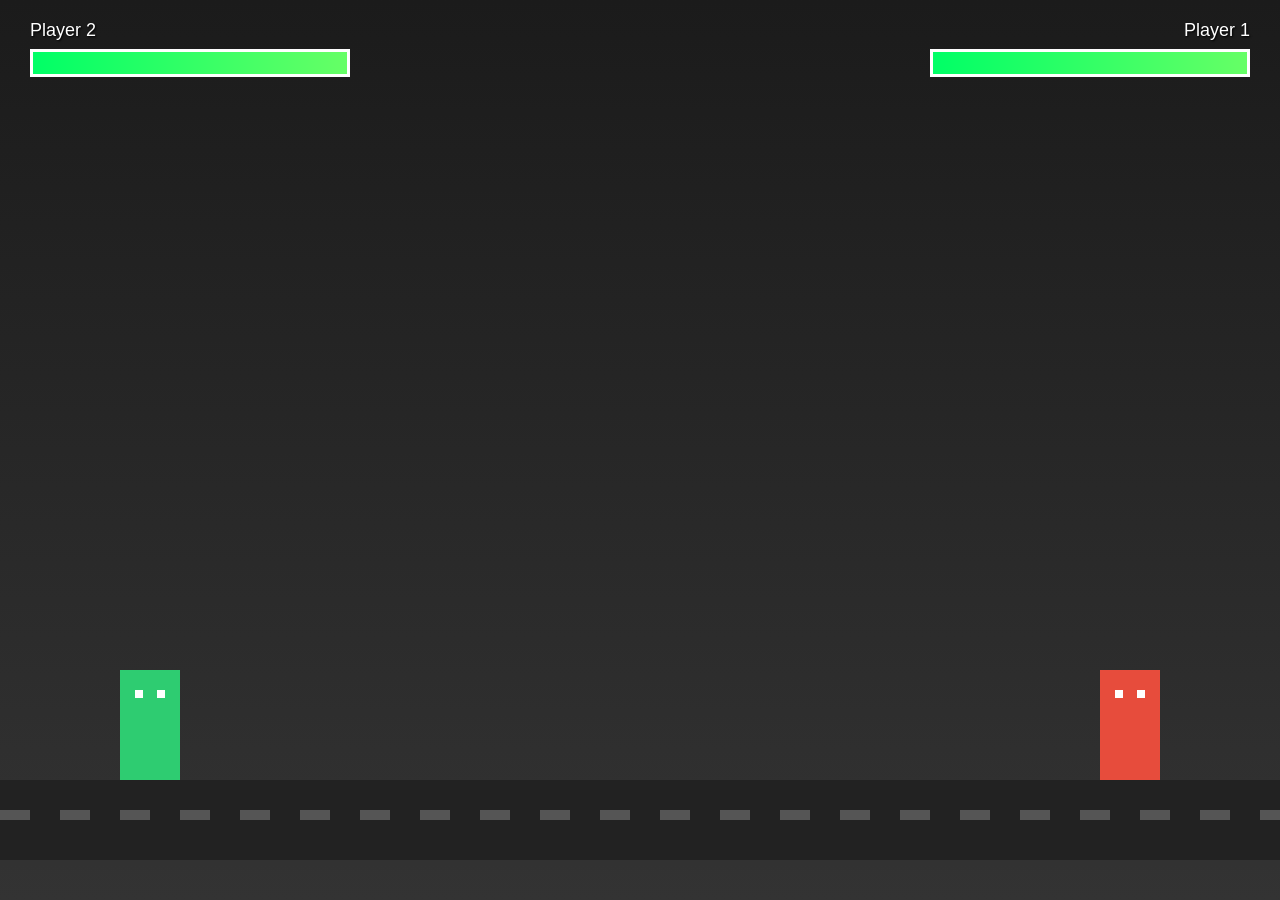
==== two_player_browser_fighter_game.html @ 9b8d8e58 "Add files via upload" ====
<!DOCTYPE html>
<html lang="en">
<head>
  <meta charset="UTF-8" />
  <meta name="viewport" content="width=device-width, initial-scale=1.0" />
  <title>2 Player Fighter</title>
  <style>
    * {
      box-sizing: border-box;
      margin: 0;
      padding: 0;
    }

    body {
      overflow: hidden;
      background: #111;
      font-family: Arial, sans-serif;
    }

    canvas {
      display: block;
      background: linear-gradient(to bottom, #1b1b1b, #333);
    }

    .ui {
      position: absolute;
      top: 20px;
      width: 100%;
      display: flex;
      justify-content: space-between;
      padding: 0 30px;
      pointer-events: none;
    }

    .health-container {
      width: 320px;
    }

    .health-label {
      color: white;
      font-size: 18px;
      margin-bottom: 8px;
      text-shadow: 1px 1px 2px black;
    }

    .health-bar {
      width: 100%;
      height: 28px;
      background: #500;
      border: 3px solid white;
      overflow: hidden;
    }

    .health-fill {
      height: 100%;
      background: linear-gradient(to right, #00ff66, #66ff66);
      transition: width 0.12s linear;
    }

    #winnerText {
      position: absolute;
      top: 50%;
      left: 50%;
      transform: translate(-50%, -50%);
      color: white;
      font-size: 56px;
      font-weight: bold;
      text-align: center;
      display: none;
      text-shadow: 3px 3px 6px black;
    }

    #winnerText small {
      display: block;
      margin-top: 12px;
      font-size: 24px;
      font-weight: normal;
    }
  </style>
</head>
<body>
  <div class="ui">
    <div class="health-container">
      <div class="health-label">Player 2</div>
      <div class="health-bar">
        <div class="health-fill" id="p2Health"></div>
      </div>
    </div>

    <div class="health-container">
      <div class="health-label" style="text-align:right;">Player 1</div>
      <div class="health-bar">
        <div class="health-fill" id="p1Health"></div>
      </div>
    </div>
  </div>

  <div id="winnerText"></div>

  <canvas id="game"></canvas>

  <script>
    const canvas = document.getElementById('game');
    const ctx = canvas.getContext('2d');

    function resize() {
      canvas.width = window.innerWidth;
      canvas.height = window.innerHeight;
      groundY = canvas.height - 120;
    }

    window.addEventListener('resize', resize);

    let groundY = 0;
    resize();

    const gravity = 0.8;
    const floorHeight = 80;

    const keys = {};
    let gameOver = false;

    class Fighter {
      constructor(options) {
        Object.assign(this, options);

        this.width = 60;
        this.height = 110;
        this.velocityX = 0;
        this.velocityY = 0;

        this.speed = 6;
        this.jumpStrength = 16;

        this.onGround = false;

        this.maxHealth = 10;
        this.health = 10;

        this.isBlocking = false;
        this.isAttacking = false;

        this.attackCooldown = 0;
        this.attackDuration = 10;

        this.freezeFrames = 0;
        this.invulnerableFrames = 0;
        this.flashTimer = 0;
      }

      get facingDirection() {
        return this.x < opponentOf(this).x ? 1 : -1;
      }

      update() {
        if (this.attackCooldown > 0) this.attackCooldown--;
        if (this.freezeFrames > 0) {
          this.freezeFrames--;
          return;
        }

        if (this.invulnerableFrames > 0) {
          this.invulnerableFrames--;
          this.flashTimer++;
        }

        this.handleMovement();

        this.x += this.velocityX;
        this.y += this.velocityY;

        this.velocityY += gravity;

        if (this.y + this.height >= groundY) {
          this.y = groundY - this.height;
          this.velocityY = 0;
          this.onGround = true;
        } else {
          this.onGround = false;
        }

        this.x = Math.max(0, Math.min(canvas.width - this.width, this.x));
      }

      handleMovement() {
        this.velocityX = 0;

        if (this.isAttacking) return;

        const left = keys[this.controls.left];
        const right = keys[this.controls.right];

        if (left) this.velocityX = -this.speed;
        if (right) this.velocityX = this.speed;

        this.isBlocking = !!keys[this.controls.block];

        if (this.isBlocking) {
          this.velocityX *= 0.3;
        }
      }

      jump() {
        if (this.onGround && !this.isBlocking && !this.isAttacking) {
          this.velocityY = -this.jumpStrength;
        }
      }

      attack() {
        if (
          this.isAttacking ||
          this.attackCooldown > 0 ||
          this.isBlocking ||
          this.freezeFrames > 0
        ) {
          return;
        }

        this.isAttacking = true;
        this.attackCooldown = 24;

        setTimeout(() => {
          this.checkHit();
        }, 80);

        setTimeout(() => {
          this.isAttacking = false;
        }, this.attackDuration * 16);
      }

      checkHit() {
        const enemy = opponentOf(this);

        const attackRange = 80;
        const dx = enemy.x - this.x;
        const facingCorrectly = Math.sign(dx) === this.facingDirection;
        const closeEnough = Math.abs(dx) < attackRange;
        const verticalHit = Math.abs(enemy.y - this.y) < 90;

        if (
          facingCorrectly &&
          closeEnough &&
          verticalHit &&
          enemy.invulnerableFrames <= 0
        ) {
          if (!enemy.isBlocking) {
            enemy.takeHit();
          }
        }
      }

      takeHit() {
        this.health = Math.max(0, this.health - 1);
        this.freezeFrames = 18;
        this.invulnerableFrames = 30;
        this.flashTimer = 0;

        updateHealthBars();

        if (this.health <= 0) {
          endGame(opponentOf(this));
        }
      }

      draw() {
        const flashing =
          this.invulnerableFrames > 0 &&
          Math.floor(this.flashTimer / 3) % 2 === 0;

        if (flashing) return;

        ctx.save();

        if (this.isBlocking) {
          ctx.fillStyle = '#3498db';
        } else if (this.isAttacking) {
          ctx.fillStyle = '#f1c40f';
        } else {
          ctx.fillStyle = this.color;
        }

        ctx.fillRect(this.x, this.y, this.width, this.height);

        ctx.fillStyle = 'white';
        ctx.fillRect(this.x + 15, this.y + 20, 8, 8);
        ctx.fillRect(this.x + 37, this.y + 20, 8, 8);

        if (this.isAttacking) {
          ctx.fillStyle = '#ff5555';
          const armX = this.facingDirection === 1
            ? this.x + this.width
            : this.x - 20;

          ctx.fillRect(armX, this.y + 35, 20, 10);
        }

        if (this.isBlocking) {
          ctx.strokeStyle = '#9be7ff';
          ctx.lineWidth = 5;

          const shieldX = this.facingDirection === 1
            ? this.x + this.width + 8
            : this.x - 18;

          ctx.beginPath();
          ctx.arc(shieldX, this.y + 50, 18, 0, Math.PI * 2);
          ctx.stroke();
        }

        ctx.restore();
      }
    }

    const player1 = new Fighter({
      x: canvas.width - 180,
      y: groundY - 110,
      color: '#e74c3c',
      controls: {
        left: 'ArrowLeft',
        right: 'ArrowRight',
        jump: 'ArrowUp',
        block: 'ArrowDown',
        attack: 'Shift'
      }
    });

    const player2 = new Fighter({
      x: 120,
      y: groundY - 110,
      color: '#2ecc71',
      controls: {
        left: 'a',
        right: 'd',
        jump: 'w',
        block: 's',
        attack: 't'
      }
    });

    function opponentOf(player) {
      return player === player1 ? player2 : player1;
    }

    function updateHealthBars() {
      document.getElementById('p1Health').style.width = `${player1.health * 10}%`;
      document.getElementById('p2Health').style.width = `${player2.health * 10}%`;
    }

    updateHealthBars();

    function endGame(winner) {
      gameOver = true;

      const winnerText = document.getElementById('winnerText');
      winnerText.style.display = 'block';
      winnerText.innerHTML = `
        ${winner === player1 ? 'Player 1' : 'Player 2'} Wins!
        <small>Refresh the page to play again</small>
      `;
    }

    window.addEventListener('keydown', (e) => {
      keys[e.key] = true;

      if (gameOver) return;

      if (e.key === player1.controls.jump) {
        player1.jump();
      }

      if (e.key === player2.controls.jump) {
        player2.jump();
      }

      if (e.key === player1.controls.attack) {
        player1.attack();
      }

      if (e.key === player2.controls.attack) {
        player2.attack();
      }
    });

    window.addEventListener('keyup', (e) => {
      keys[e.key] = false;
    });

    function drawBackground() {
      ctx.fillStyle = '#222';
      ctx.fillRect(0, groundY, canvas.width, floorHeight);

      ctx.fillStyle = '#555';

      for (let i = 0; i < canvas.width; i += 60) {
        ctx.fillRect(i, groundY + 30, 30, 10);
      }
    }

    function gameLoop() {
      ctx.clearRect(0, 0, canvas.width, canvas.height);

      drawBackground();

      player1.update();
      player2.update();

      player1.draw();
      player2.draw();

      requestAnimationFrame(gameLoop);
    }

    gameLoop();
  </script>
</body>
</html>
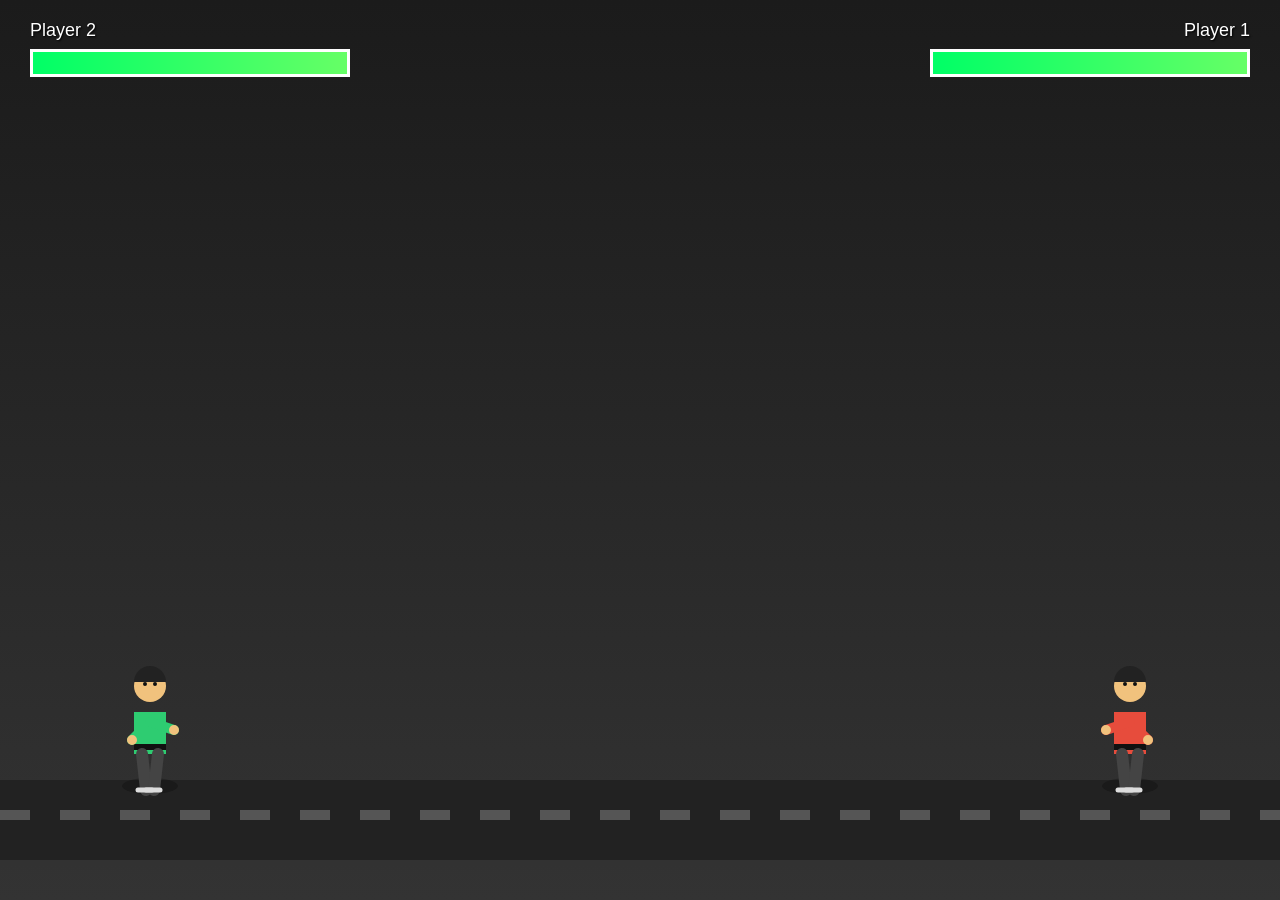
==== commit fe2234df: "restructure" ====
--- a/two_player_browser_fighter_game.html
+++ b/two_player_browser_fighter_game.html
@@ -271,39 +271,131 @@
 
         ctx.save();
 
+        const centerX = this.x + this.width / 2;
+        const headY = this.y + 16;
+        const bodyY = this.y + 42;
+
+        let bodyColor = this.color;
+
         if (this.isBlocking) {
-          ctx.fillStyle = '#3498db';
-        } else if (this.isAttacking) {
-          ctx.fillStyle = '#f1c40f';
-        } else {
-          ctx.fillStyle = this.color;
-        }
-
-        ctx.fillRect(this.x, this.y, this.width, this.height);
-
-        ctx.fillStyle = 'white';
-        ctx.fillRect(this.x + 15, this.y + 20, 8, 8);
-        ctx.fillRect(this.x + 37, this.y + 20, 8, 8);
+          bodyColor = '#3498db';
+        }
 
         if (this.isAttacking) {
-          ctx.fillStyle = '#ff5555';
-          const armX = this.facingDirection === 1
-            ? this.x + this.width
-            : this.x - 20;
-
-          ctx.fillRect(armX, this.y + 35, 20, 10);
-        }
-
+          bodyColor = '#f1c40f';
+        }
+
+        // Shadow
+        ctx.fillStyle = 'rgba(0,0,0,0.25)';
+        ctx.beginPath();
+        ctx.ellipse(centerX, groundY + 6, 28, 8, 0, 0, Math.PI * 2);
+        ctx.fill();
+
+        // Head
+        ctx.fillStyle = '#f1c27d';
+        ctx.beginPath();
+        ctx.arc(centerX, headY, 16, 0, Math.PI * 2);
+        ctx.fill();
+
+        // Hair
+        ctx.fillStyle = '#222';
+        ctx.beginPath();
+        ctx.arc(centerX, headY - 4, 16, Math.PI, Math.PI * 2);
+        ctx.fill();
+
+        // Eyes
+        ctx.fillStyle = '#111';
+        ctx.beginPath();
+        ctx.arc(centerX - 5, headY - 2, 2, 0, Math.PI * 2);
+        ctx.arc(centerX + 5, headY - 2, 2, 0, Math.PI * 2);
+        ctx.fill();
+
+        // Torso
+        ctx.fillStyle = bodyColor;
+        ctx.fillRect(centerX - 16, bodyY, 32, 42);
+
+        // Belt
+        ctx.fillStyle = '#111';
+        ctx.fillRect(centerX - 16, bodyY + 32, 32, 6);
+
+        // Arms
+        ctx.strokeStyle = bodyColor;
+        ctx.lineWidth = 10;
+        ctx.lineCap = 'round';
+
+        const attackExtend = this.isAttacking ? 26 : 0;
+        const frontArmX = centerX + (this.facingDirection * (24 + attackExtend));
+        const backArmX = centerX - (this.facingDirection * 18);
+
+        // Back arm
+        ctx.beginPath();
+        ctx.moveTo(centerX, bodyY + 10);
+        ctx.lineTo(backArmX, bodyY + 28);
+        ctx.stroke();
+
+        // Front arm
+        ctx.beginPath();
+        ctx.moveTo(centerX, bodyY + 10);
+        ctx.lineTo(frontArmX, bodyY + 18);
+        ctx.stroke();
+
+        // Hands
+        ctx.fillStyle = '#f1c27d';
+        ctx.beginPath();
+        ctx.arc(frontArmX, bodyY + 18, 5, 0, Math.PI * 2);
+        ctx.arc(backArmX, bodyY + 28, 5, 0, Math.PI * 2);
+        ctx.fill();
+
+        // Legs
+        ctx.strokeStyle = '#444';
+        ctx.lineWidth = 12;
+
+        const legSpread = Math.abs(this.velocityX) > 0 ? 10 : 4;
+
+        ctx.beginPath();
+        ctx.moveTo(centerX - 8, bodyY + 42);
+        ctx.lineTo(centerX - legSpread, bodyY + 78);
+        ctx.stroke();
+
+        ctx.beginPath();
+        ctx.moveTo(centerX + 8, bodyY + 42);
+        ctx.lineTo(centerX + legSpread, bodyY + 78);
+        ctx.stroke();
+
+        // Feet
+        ctx.strokeStyle = '#ddd';
+        ctx.lineWidth = 5;
+
+        ctx.beginPath();
+        ctx.moveTo(centerX - legSpread - 8, bodyY + 78);
+        ctx.lineTo(centerX - legSpread + 6, bodyY + 78);
+        ctx.stroke();
+
+        ctx.beginPath();
+        ctx.moveTo(centerX + legSpread - 8, bodyY + 78);
+        ctx.lineTo(centerX + legSpread + 6, bodyY + 78);
+        ctx.stroke();
+
+        // Attack effect
+        if (this.isAttacking) {
+          ctx.strokeStyle = '#ff5555';
+          ctx.lineWidth = 4;
+          ctx.beginPath();
+          ctx.arc(frontArmX, bodyY + 18, 14, 0, Math.PI * 1.5);
+          ctx.stroke();
+        }
+
+        // Blocking shield
         if (this.isBlocking) {
+          const shieldX = centerX + this.facingDirection * 34;
+
+          ctx.fillStyle = 'rgba(120,220,255,0.35)';
+          ctx.beginPath();
+          ctx.arc(shieldX, bodyY + 16, 18, 0, Math.PI * 2);
+          ctx.fill();
+
           ctx.strokeStyle = '#9be7ff';
-          ctx.lineWidth = 5;
-
-          const shieldX = this.facingDirection === 1
-            ? this.x + this.width + 8
-            : this.x - 18;
-
-          ctx.beginPath();
-          ctx.arc(shieldX, this.y + 50, 18, 0, Math.PI * 2);
+          ctx.lineWidth = 3;
           ctx.stroke();
         }
 
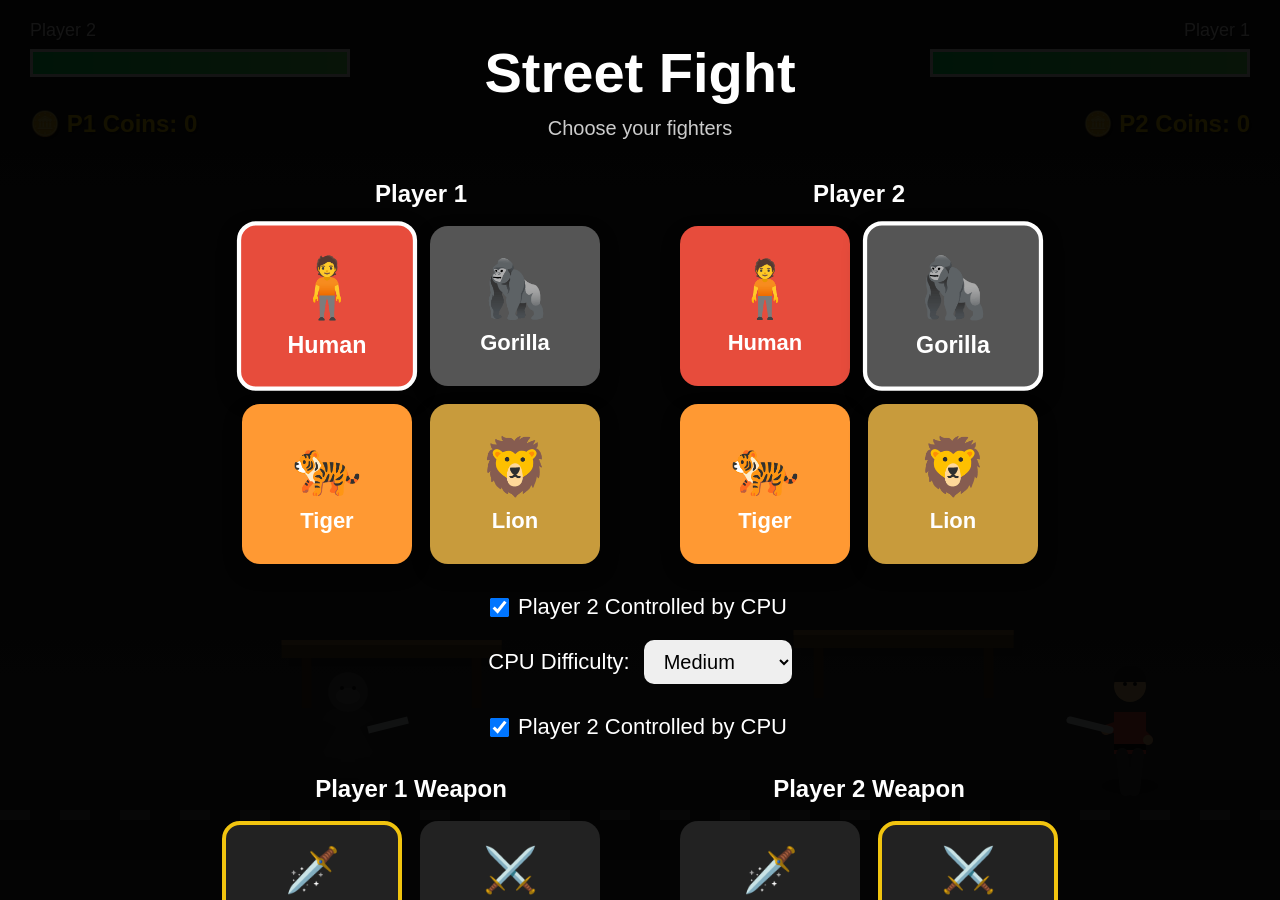
==== commit 95671ae2: "Update original game file" ====
--- a/two_player_browser_fighter_game.html
+++ b/two_player_browser_fighter_game.html
@@ -12,7 +12,8 @@
     }
 
     body {
-      overflow: hidden;
+      overflow-x: hidden;
+      overflow-y: auto;
       background: #111;
       font-family: Arial, sans-serif;
     }
@@ -80,6 +81,13 @@
 </head>
 <body>
   <div class="ui">
+    <div style="position:absolute; top:90px; left:30px; color:gold; font-size:24px; font-weight:bold; text-shadow:2px 2px 4px black;">
+      🪙 P1 Coins: <span id="p1Coins">0</span>
+    </div>
+
+    <div style="position:absolute; top:90px; right:30px; color:gold; font-size:24px; font-weight:bold; text-shadow:2px 2px 4px black; text-align:right;">
+      🪙 P2 Coins: <span id="p2Coins">0</span>
+    </div>
     <div class="health-container">
       <div class="health-label">Player 2</div>
       <div class="health-bar">
@@ -97,6 +105,59 @@
 
   <div id="winnerText"></div>
 
+  <div id="menuScreen" style="position:absolute; inset:0; background:rgba(0,0,0,0.92); display:flex; flex-direction:column; align-items:center; justify-content:flex-start; color:white; z-index:10; overflow-y:auto; padding:40px 20px 120px 20px;">
+    <h1 style="font-size:56px; margin-bottom:12px;">Street Fight</h1>
+    <p style="margin-bottom:40px; font-size:20px; opacity:0.8;">Choose your fighters</p>
+
+    <div style="display:flex; gap:80px; flex-wrap:wrap; justify-content:center;">
+      <div>
+        <h2 style="margin-bottom:18px; text-align:center;">Player 1</h2>
+        <div id="p1Select" style="display:grid; grid-template-columns:repeat(2, 170px); gap:18px;"></div>
+      </div>
+
+      <div>
+        <h2 style="margin-bottom:18px; text-align:center;">Player 2</h2>
+        <div id="p2Select" style="display:grid; grid-template-columns:repeat(2, 170px); gap:18px;"></div>
+      </div>
+    </div>
+
+    <label style="margin-top:30px; font-size:22px; display:flex; align-items:center; gap:12px;">
+      <input type="checkbox" id="cpuToggle" checked style="transform:scale(1.5);">
+      Player 2 Controlled by CPU
+    </label>
+
+    <div style="margin-top:20px; display:flex; align-items:center; gap:14px; font-size:22px;">
+      <span>CPU Difficulty:</span>
+      <select id="difficultySelect" style="padding:10px 16px; border-radius:10px; font-size:20px; border:none;">
+        <option value="easy">Easy</option>
+        <option value="medium" selected>Medium</option>
+        <option value="hard">Hard</option>
+        <option value="extra">Extra Hard</option>
+      </select>
+    </div>
+
+    <label style="margin-top:30px; font-size:22px; display:flex; align-items:center; gap:12px;">
+      <input type="checkbox" id="cpuToggle" checked style="transform:scale(1.5);">
+      Player 2 Controlled by CPU
+    </label>
+
+    <div style="display:flex; gap:80px; margin-top:35px; flex-wrap:wrap; justify-content:center;">
+      <div>
+        <h2 style="margin-bottom:18px; text-align:center;">Player 1 Weapon</h2>
+        <div id="p1WeaponSelect" style="display:grid; grid-template-columns:repeat(2, 180px); gap:18px;"></div>
+      </div>
+
+      <div>
+        <h2 style="margin-bottom:18px; text-align:center;">Player 2 Weapon</h2>
+        <div id="p2WeaponSelect" style="display:grid; grid-template-columns:repeat(2, 180px); gap:18px;"></div>
+      </div>
+    </div>
+
+    <button id="startButton" style="margin-top:45px; padding:16px 40px; font-size:24px; border:none; border-radius:12px; background:#f1c40f; cursor:pointer; font-weight:bold;">
+      Start Fight
+    </button>
+  </div>
+
   <canvas id="game"></canvas>
 
   <script>
@@ -115,27 +176,248 @@
     resize();
 
     const gravity = 0.8;
+
+    const characterTypes = {
+      human: {
+        name: 'Human',
+        color: '#e74c3c',
+        headColor: '#f1c27d',
+        hair: '#222',
+        animal: false,
+        maxHealth: 15,
+        speed: 8
+      },
+      gorilla: {
+        name: 'Gorilla',
+        color: '#555',
+        headColor: '#444',
+        hair: '#222',
+        animal: true,
+        maxHealth: 50,
+        speed: 2
+      },
+      tiger: {
+        name: 'Tiger',
+        color: '#ff9933',
+        headColor: '#ff9933',
+        hair: '#111',
+        animal: true,
+        maxHealth: 30,
+        speed: 6
+      },
+      lion: {
+        name: 'Lion',
+        color: '#c89b3c',
+        headColor: '#d9b15f',
+        hair: '#5a3b11',
+        animal: true,
+        maxHealth: 40,
+        speed: 4
+      }
+    };
     const floorHeight = 80;
+
+    const platforms = [
+      {
+        x: () => canvas.width * 0.22,
+        y: () => groundY - 140,
+        width: 220,
+        height: 18
+      },
+      {
+        x: () => canvas.width * 0.62,
+        y: () => groundY - 150,
+        width: 220,
+        height: 18
+      }
+    ];
 
     const keys = {};
     let gameOver = false;
+    let cpuEnabled = true;
+    let cpuDifficulty = 'medium';
+
+    let selectedP1 = 'human';
+    let selectedP2 = 'gorilla';
+    let selectedWeapon1 = 'sword';
+    let selectedWeapon2 = 'katana';
+
+    const weapons = {
+      sword: {
+        name: 'Classic Sword',
+        damage: 5,
+        range: 80,
+        color: '#dfe6e9',
+        heal: false
+      },
+      katana: {
+        name: 'Katana',
+        damage: 2.5,
+        range: 160,
+        color: '#c7ecee',
+        heal: false
+      },
+      knife: {
+        name: 'Knife',
+        damage: 10,
+        range: 40,
+        color: '#b2bec3',
+        heal: false
+      },
+      shot: {
+        name: 'Shot',
+        damage: 1,
+        range: 80,
+        color: '#2ecc71',
+        heal: true
+      }
+    };
+
+    function createCharacterMenus() {
+      const p1 = document.getElementById('p1Select');
+      const p2 = document.getElementById('p2Select');
+
+      Object.entries(characterTypes).forEach(([key, character]) => {
+        const makeCard = (player, selectedRef) => {
+          const card = document.createElement('button');
+          card.style.cssText = `
+            background:${character.color};
+            border:4px solid transparent;
+            border-radius:18px;
+            height:160px;
+            color:white;
+            font-size:22px;
+            font-weight:bold;
+            cursor:pointer;
+            box-shadow:0 8px 18px rgba(0,0,0,0.35);
+          `;
+
+          card.innerHTML = `
+            <div style="font-size:56px; margin-bottom:8px;">
+              ${key === 'human' ? '🧍' : key === 'gorilla' ? '🦍' : key === 'tiger' ? '🐅' : '🦁'}
+            </div>
+            ${character.name}
+          `;
+
+          card.onclick = () => {
+            if (player === 1) {
+              selectedP1 = key;
+              refreshSelections();
+            } else {
+              selectedP2 = key;
+              refreshSelections();
+            }
+          };
+
+          card.dataset.player = player;
+          card.dataset.character = key;
+
+          return card;
+        };
+
+        p1.appendChild(makeCard(1));
+        p2.appendChild(makeCard(2));
+      });
+
+      refreshSelections();
+    }
+
+    function refreshSelections() {
+      document.querySelectorAll('#p1Select button').forEach(btn => {
+        btn.style.borderColor = btn.dataset.character === selectedP1 ? 'white' : 'transparent';
+        btn.style.transform = btn.dataset.character === selectedP1 ? 'scale(1.06)' : 'scale(1)';
+      });
+
+      document.querySelectorAll('#p2Select button').forEach(btn => {
+        btn.style.borderColor = btn.dataset.character === selectedP2 ? 'white' : 'transparent';
+        btn.style.transform = btn.dataset.character === selectedP2 ? 'scale(1.06)' : 'scale(1)';
+      });
+    }
+
+    createCharacterMenus();
+
+    function createWeaponMenus() {
+      const p1 = document.getElementById('p1WeaponSelect');
+      const p2 = document.getElementById('p2WeaponSelect');
+
+      Object.entries(weapons).forEach(([key, weapon]) => {
+        const createBtn = (player) => {
+          const btn = document.createElement('button');
+          btn.style.cssText = `
+            background:#222;
+            color:white;
+            border:4px solid transparent;
+            border-radius:18px;
+            padding:18px;
+            font-size:18px;
+            cursor:pointer;
+            min-height:150px;
+          `;
+
+          btn.innerHTML = `
+            <div style="font-size:44px; margin-bottom:10px;">
+              ${key === 'sword' ? '🗡️' : key === 'katana' ? '⚔️' : key === 'knife' ? '🔪' : '💉'}
+            </div>
+            <div style="font-weight:bold; margin-bottom:6px;">${weapon.name}</div>
+            <div style="font-size:14px; opacity:0.8;">
+              ${weapon.heal ? 'Heal + fists' : weapon.damage + ' damage'}
+            </div>
+          `;
+
+          btn.onclick = () => {
+            if (player === 1) {
+              selectedWeapon1 = key;
+            } else {
+              selectedWeapon2 = key;
+            }
+            refreshWeaponSelections();
+          };
+
+          btn.dataset.player = player;
+          btn.dataset.weapon = key;
+
+          return btn;
+        };
+
+        p1.appendChild(createBtn(1));
+        p2.appendChild(createBtn(2));
+      });
+
+      refreshWeaponSelections();
+    }
+
+    function refreshWeaponSelections() {
+      document.querySelectorAll('#p1WeaponSelect button').forEach(btn => {
+        btn.style.borderColor = btn.dataset.weapon === selectedWeapon1 ? '#f1c40f' : 'transparent';
+      });
+
+      document.querySelectorAll('#p2WeaponSelect button').forEach(btn => {
+        btn.style.borderColor = btn.dataset.weapon === selectedWeapon2 ? '#f1c40f' : 'transparent';
+      });
+    }
+
+    createWeaponMenus();
 
     class Fighter {
       constructor(options) {
         Object.assign(this, options);
+
+        this.characterType = this.characterType || 'human';
+        this.character = characterTypes[this.characterType] || characterTypes.human;
+        this.color = this.character.color;
 
         this.width = 60;
         this.height = 110;
         this.velocityX = 0;
         this.velocityY = 0;
 
-        this.speed = 6;
+        this.speed = this.character.speed || 6;
         this.jumpStrength = 16;
 
         this.onGround = false;
 
-        this.maxHealth = 10;
-        this.health = 10;
+        this.maxHealth = this.character.maxHealth || 10;
+        this.health = this.maxHealth;
 
         this.isBlocking = false;
         this.isAttacking = false;
@@ -146,6 +428,14 @@
         this.freezeFrames = 0;
         this.invulnerableFrames = 0;
         this.flashTimer = 0;
+
+        this.cpuJumpTimer = 0;
+
+        this.weaponType = this.weaponType || 'sword';
+        this.weapon = weapons[this.weaponType];
+        this.healCooldown = 0;
+
+        this.coins = 0;
       }
 
       get facingDirection() {
@@ -153,7 +443,11 @@
       }
 
       update() {
+        if (this.isCPU && !gameOver) {
+          this.handleCPU();
+        }
         if (this.attackCooldown > 0) this.attackCooldown--;
+        if (this.healCooldown > 0) this.healCooldown--;
         if (this.freezeFrames > 0) {
           this.freezeFrames--;
           return;
@@ -180,6 +474,25 @@
         }
 
         this.x = Math.max(0, Math.min(canvas.width - this.width, this.x));
+
+        // Platform collision
+        for (const platform of platforms) {
+          const px = platform.x();
+          const py = platform.y();
+
+          const touchingPlatform =
+            this.x + this.width > px &&
+            this.x < px + platform.width &&
+            this.y + this.height >= py &&
+            this.y + this.height <= py + 22 &&
+            this.velocityY >= 0;
+
+          if (touchingPlatform) {
+            this.y = py - this.height;
+            this.velocityY = 0;
+            this.onGround = true;
+          }
+        }
       }
 
       handleMovement() {
@@ -197,6 +510,83 @@
 
         if (this.isBlocking) {
           this.velocityX *= 0.3;
+        }
+      }
+
+      handleCPU() {
+        const settings = {
+          easy: {
+            attackChance: 0.025,
+            blockChance: 0.03,
+            reactionDistance: 75,
+            jumpChance: 0.008,
+            aggression: 0.7
+          },
+          medium: {
+            attackChance: 0.05,
+            blockChance: 0.06,
+            reactionDistance: 85,
+            jumpChance: 0.015,
+            aggression: 1
+          },
+          hard: {
+            attackChance: 0.09,
+            blockChance: 0.1,
+            reactionDistance: 100,
+            jumpChance: 0.02,
+            aggression: 1.2
+          },
+          extra: {
+            attackChance: 0.15,
+            blockChance: 0.16,
+            reactionDistance: 115,
+            jumpChance: 0.03,
+            aggression: 1.35
+          }
+        };
+
+        const ai = settings[cpuDifficulty];
+        this.speed = 6 * ai.aggression;
+        const enemy = opponentOf(this);
+        const distance = enemy.x - this.x;
+        const absDistance = Math.abs(distance);
+
+        keys[this.controls.left] = false;
+        keys[this.controls.right] = false;
+        keys[this.controls.block] = false;
+
+        if (this.freezeFrames > 0) return;
+
+        if (absDistance > ai.reactionDistance) {
+          if (distance > 0) {
+            keys[this.controls.right] = true;
+          } else {
+            keys[this.controls.left] = true;
+          }
+        }
+
+        if (absDistance < 45) {
+          if (distance > 0) {
+            keys[this.controls.left] = true;
+          } else {
+            keys[this.controls.right] = true;
+          }
+        }
+
+        if (enemy.isAttacking && Math.random() < ai.blockChance) {
+          keys[this.controls.block] = true;
+        }
+
+        this.cpuJumpTimer++;
+        if (this.cpuJumpTimer > 90 && Math.random() < ai.jumpChance) {
+          this.jump();
+          this.cpuJumpTimer = 0;
+        }
+
+        if (absDistance < ai.reactionDistance && !this.isBlocking) {
+          if (Math.random() < ai.attackChance) {
+            this.attack();
+          }
         }
       }
 
@@ -207,6 +597,14 @@
       }
 
       attack() {
+        if (this.weapon.heal) {
+          if (this.healCooldown <= 0) {
+            this.health = Math.min(this.maxHealth, this.health + this.maxHealth / 10);
+            this.healCooldown = 60;
+            updateHealthBars();
+    updateCoinDisplays();
+          }
+        }
         if (
           this.isAttacking ||
           this.attackCooldown > 0 ||
@@ -231,7 +629,7 @@
       checkHit() {
         const enemy = opponentOf(this);
 
-        const attackRange = 80;
+        const attackRange = this.weapon.range;
         const dx = enemy.x - this.x;
         const facingCorrectly = Math.sign(dx) === this.facingDirection;
         const closeEnough = Math.abs(dx) < attackRange;
@@ -244,13 +642,17 @@
           enemy.invulnerableFrames <= 0
         ) {
           if (!enemy.isBlocking) {
+            enemy.lastDamageTaken = this.weapon.damage;
             enemy.takeHit();
+
+            this.coins += this.weapon.damage;
+            updateCoinDisplays();
           }
         }
       }
 
       takeHit() {
-        this.health = Math.max(0, this.health - 1);
+        this.health = Math.max(0, this.health - this.lastDamageTaken);
         this.freezeFrames = 18;
         this.invulnerableFrames = 30;
         this.flashTimer = 0;
@@ -291,98 +693,263 @@
         ctx.ellipse(centerX, groundY + 6, 28, 8, 0, 0, Math.PI * 2);
         ctx.fill();
 
-        // Head
-        ctx.fillStyle = '#f1c27d';
-        ctx.beginPath();
-        ctx.arc(centerX, headY, 16, 0, Math.PI * 2);
-        ctx.fill();
-
-        // Hair
-        ctx.fillStyle = '#222';
-        ctx.beginPath();
-        ctx.arc(centerX, headY - 4, 16, Math.PI, Math.PI * 2);
-        ctx.fill();
-
-        // Eyes
-        ctx.fillStyle = '#111';
-        ctx.beginPath();
-        ctx.arc(centerX - 5, headY - 2, 2, 0, Math.PI * 2);
-        ctx.arc(centerX + 5, headY - 2, 2, 0, Math.PI * 2);
-        ctx.fill();
-
-        // Torso
-        ctx.fillStyle = bodyColor;
-        ctx.fillRect(centerX - 16, bodyY, 32, 42);
-
-        // Belt
-        ctx.fillStyle = '#111';
-        ctx.fillRect(centerX - 16, bodyY + 32, 32, 6);
-
-        // Arms
-        ctx.strokeStyle = bodyColor;
-        ctx.lineWidth = 10;
-        ctx.lineCap = 'round';
-
-        const attackExtend = this.isAttacking ? 26 : 0;
-        const frontArmX = centerX + (this.facingDirection * (24 + attackExtend));
-        const backArmX = centerX - (this.facingDirection * 18);
-
-        // Back arm
-        ctx.beginPath();
-        ctx.moveTo(centerX, bodyY + 10);
-        ctx.lineTo(backArmX, bodyY + 28);
-        ctx.stroke();
-
-        // Front arm
-        ctx.beginPath();
-        ctx.moveTo(centerX, bodyY + 10);
-        ctx.lineTo(frontArmX, bodyY + 18);
-        ctx.stroke();
-
-        // Hands
-        ctx.fillStyle = '#f1c27d';
-        ctx.beginPath();
-        ctx.arc(frontArmX, bodyY + 18, 5, 0, Math.PI * 2);
-        ctx.arc(backArmX, bodyY + 28, 5, 0, Math.PI * 2);
-        ctx.fill();
-
-        // Legs
-        ctx.strokeStyle = '#444';
-        ctx.lineWidth = 12;
-
-        const legSpread = Math.abs(this.velocityX) > 0 ? 10 : 4;
-
-        ctx.beginPath();
-        ctx.moveTo(centerX - 8, bodyY + 42);
-        ctx.lineTo(centerX - legSpread, bodyY + 78);
-        ctx.stroke();
-
-        ctx.beginPath();
-        ctx.moveTo(centerX + 8, bodyY + 42);
-        ctx.lineTo(centerX + legSpread, bodyY + 78);
-        ctx.stroke();
-
-        // Feet
-        ctx.strokeStyle = '#ddd';
-        ctx.lineWidth = 5;
-
-        ctx.beginPath();
-        ctx.moveTo(centerX - legSpread - 8, bodyY + 78);
-        ctx.lineTo(centerX - legSpread + 6, bodyY + 78);
-        ctx.stroke();
-
-        ctx.beginPath();
-        ctx.moveTo(centerX + legSpread - 8, bodyY + 78);
-        ctx.lineTo(centerX + legSpread + 6, bodyY + 78);
-        ctx.stroke();
-
-        // Attack effect
-        if (this.isAttacking) {
-          ctx.strokeStyle = '#ff5555';
-          ctx.lineWidth = 4;
-          ctx.beginPath();
-          ctx.arc(frontArmX, bodyY + 18, 14, 0, Math.PI * 1.5);
-          ctx.stroke();
+        if (this.characterType === 'human') {
+          // HUMAN
+          ctx.fillStyle = '#f1c27d';
+          ctx.beginPath();
+          ctx.arc(centerX, headY, 16, 0, Math.PI * 2);
+          ctx.fill();
+
+          ctx.fillStyle = '#222';
+          ctx.beginPath();
+          ctx.arc(centerX, headY - 4, 16, Math.PI, Math.PI * 2);
+          ctx.fill();
+
+          ctx.fillStyle = '#111';
+          ctx.beginPath();
+          ctx.arc(centerX - 5, headY - 2, 2, 0, Math.PI * 2);
+          ctx.arc(centerX + 5, headY - 2, 2, 0, Math.PI * 2);
+          ctx.fill();
+
+          ctx.fillStyle = bodyColor;
+          ctx.fillRect(centerX - 16, bodyY, 32, 42);
+
+          ctx.fillStyle = '#111';
+          ctx.fillRect(centerX - 16, bodyY + 32, 32, 6);
+
+          ctx.strokeStyle = bodyColor;
+          ctx.lineWidth = 10;
+          ctx.lineCap = 'round';
+
+          const attackExtend = this.isAttacking
+            ? (this.weaponType === 'katana' ? 70 : this.weaponType === 'knife' ? 10 : 26)
+            : 0;
+          const frontArmX = centerX + (this.facingDirection * (24 + attackExtend));
+          const backArmX = centerX - (this.facingDirection * 18);
+
+          ctx.beginPath();
+          ctx.moveTo(centerX, bodyY + 10);
+          ctx.lineTo(backArmX, bodyY + 28);
+          ctx.stroke();
+
+          ctx.beginPath();
+          ctx.moveTo(centerX, bodyY + 10);
+          ctx.lineTo(frontArmX, bodyY + 18);
+          ctx.stroke();
+
+          ctx.fillStyle = '#f1c27d';
+          ctx.beginPath();
+          ctx.arc(frontArmX, bodyY + 18, 5, 0, Math.PI * 2);
+          ctx.arc(backArmX, bodyY + 28, 5, 0, Math.PI * 2);
+          ctx.fill();
+
+          ctx.strokeStyle = '#444';
+          ctx.lineWidth = 12;
+
+          const legSpread = Math.abs(this.velocityX) > 0 ? 10 : 4;
+
+          ctx.beginPath();
+          ctx.moveTo(centerX - 8, bodyY + 42);
+          ctx.lineTo(centerX - legSpread, bodyY + 78);
+          ctx.stroke();
+
+          ctx.beginPath();
+          ctx.moveTo(centerX + 8, bodyY + 42);
+          ctx.lineTo(centerX + legSpread, bodyY + 78);
+          ctx.stroke();
+
+        } else if (this.characterType === 'gorilla') {
+          // GORILLA
+          ctx.fillStyle = '#3d3d3d';
+          ctx.beginPath();
+          ctx.roundRect(centerX - 26, bodyY - 4, 52, 54, 16);
+          ctx.fill();
+
+          ctx.fillStyle = '#555';
+          ctx.beginPath();
+          ctx.arc(centerX, headY + 6, 20, 0, Math.PI * 2);
+          ctx.fill();
+
+          ctx.fillStyle = '#777';
+          ctx.beginPath();
+          ctx.ellipse(centerX, headY + 10, 12, 8, 0, 0, Math.PI * 2);
+          ctx.fill();
+
+          ctx.fillStyle = '#111';
+          ctx.beginPath();
+          ctx.arc(centerX - 6, headY + 2, 2, 0, Math.PI * 2);
+          ctx.arc(centerX + 6, headY + 2, 2, 0, Math.PI * 2);
+          ctx.fill();
+
+          ctx.strokeStyle = '#333';
+          ctx.lineWidth = 14;
+
+          const punch = this.isAttacking ? 30 : 0;
+
+          ctx.beginPath();
+          ctx.moveTo(centerX - 18, bodyY + 12);
+          ctx.lineTo(centerX - 32 - punch * this.facingDirection, bodyY + 38);
+          ctx.stroke();
+
+          ctx.beginPath();
+          ctx.moveTo(centerX + 18, bodyY + 12);
+          ctx.lineTo(centerX + 32 + punch * this.facingDirection, bodyY + 38);
+          ctx.stroke();
+
+          ctx.beginPath();
+          ctx.moveTo(centerX - 14, bodyY + 46);
+          ctx.lineTo(centerX - 20, bodyY + 82);
+          ctx.stroke();
+
+          ctx.beginPath();
+          ctx.moveTo(centerX + 14, bodyY + 46);
+          ctx.lineTo(centerX + 20, bodyY + 82);
+          ctx.stroke();
+
+        } else {
+          // BIG CATS (TIGER / LION)
+          ctx.fillStyle = this.character.headColor;
+          ctx.beginPath();
+          ctx.ellipse(centerX, headY + 6, 20, 17, 0, 0, Math.PI * 2);
+          ctx.fill();
+
+          if (this.characterType === 'lion') {
+            ctx.strokeStyle = '#5a3b11';
+            ctx.lineWidth = 12;
+            ctx.beginPath();
+            ctx.arc(centerX, headY + 6, 24, 0, Math.PI * 2);
+            ctx.stroke();
+          }
+
+          // Ears
+          ctx.fillStyle = this.character.hair;
+          ctx.beginPath();
+          ctx.arc(centerX - 12, headY - 8, 6, 0, Math.PI * 2);
+          ctx.arc(centerX + 12, headY - 8, 6, 0, Math.PI * 2);
+          ctx.fill();
+
+          // Snout
+          ctx.fillStyle = '#f5deb3';
+          ctx.beginPath();
+          ctx.ellipse(centerX, headY + 10, 10, 7, 0, 0, Math.PI * 2);
+          ctx.fill();
+
+          // Eyes
+          ctx.fillStyle = '#111';
+          ctx.beginPath();
+          ctx.arc(centerX - 6, headY + 2, 2, 0, Math.PI * 2);
+          ctx.arc(centerX + 6, headY + 2, 2, 0, Math.PI * 2);
+          ctx.fill();
+
+          // Nose
+          ctx.beginPath();
+          ctx.arc(centerX, headY + 8, 2, 0, Math.PI * 2);
+          ctx.fill();
+
+          // Body
+          ctx.fillStyle = bodyColor;
+          ctx.beginPath();
+          ctx.ellipse(centerX, bodyY + 28, 28, 24, 0, 0, Math.PI * 2);
+          ctx.fill();
+
+          // Tiger stripes
+          if (this.characterType === 'tiger') {
+            ctx.strokeStyle = '#111';
+            ctx.lineWidth = 3;
+            for (let i = -2; i <= 2; i++) {
+              ctx.beginPath();
+              ctx.moveTo(centerX + i * 8, bodyY + 8);
+              ctx.lineTo(centerX + i * 6, bodyY + 42);
+              ctx.stroke();
+            }
+          }
+
+          // Tail
+          ctx.strokeStyle = this.character.hair;
+          ctx.lineWidth = 6;
+          ctx.beginPath();
+          ctx.moveTo(centerX - this.facingDirection * 26, bodyY + 26);
+          ctx.quadraticCurveTo(
+            centerX - this.facingDirection * 50,
+            bodyY + 10,
+            centerX - this.facingDirection * 40,
+            bodyY + 44
+          );
+          ctx.stroke();
+
+          // Legs
+          ctx.strokeStyle = bodyColor;
+          ctx.lineWidth = 12;
+
+          const runOffset = Math.sin(Date.now() / 120) * 4 * (Math.abs(this.velocityX) > 0 ? 1 : 0);
+
+          ctx.beginPath();
+          ctx.moveTo(centerX - 14, bodyY + 36);
+          ctx.lineTo(centerX - 18 + runOffset, bodyY + 82);
+          ctx.stroke();
+
+          ctx.beginPath();
+          ctx.moveTo(centerX + 14, bodyY + 36);
+          ctx.lineTo(centerX + 18 - runOffset, bodyY + 82);
+          ctx.stroke();
+
+          // Front paws / attack
+          const clawReach = this.isAttacking ? 28 : 0;
+
+          ctx.beginPath();
+          ctx.moveTo(centerX + this.facingDirection * 18, bodyY + 18);
+          ctx.lineTo(centerX + this.facingDirection * (36 + clawReach), bodyY + 26);
+          ctx.stroke();
+
+          ctx.beginPath();
+          ctx.moveTo(centerX - this.facingDirection * 12, bodyY + 18);
+          ctx.lineTo(centerX - this.facingDirection * 28, bodyY + 30);
+          ctx.stroke();
+
+          if (this.isAttacking) {
+            ctx.strokeStyle = '#fff';
+            ctx.lineWidth = 2;
+
+            for (let i = -1; i <= 1; i++) {
+              ctx.beginPath();
+              ctx.moveTo(centerX + this.facingDirection * (42 + clawReach), bodyY + 20 + i * 5);
+              ctx.lineTo(centerX + this.facingDirection * (54 + clawReach), bodyY + 16 + i * 5);
+              ctx.stroke();
+            }
+          }
+        }
+
+        // Weapon rendering
+        if (!this.weapon.heal) {
+          ctx.strokeStyle = this.weapon.color;
+          ctx.lineWidth = this.weaponType === 'knife' ? 5 : 7;
+
+          const weaponLength =
+            this.weaponType === 'katana'
+              ? 58
+              : this.weaponType === 'knife'
+              ? 24
+              : 40;
+
+          const wx = centerX + this.facingDirection * 20;
+          const wy = bodyY + 18;
+
+          ctx.beginPath();
+          ctx.moveTo(wx, wy);
+          ctx.lineTo(wx + this.facingDirection * weaponLength, wy - 10);
+          ctx.stroke();
+        } else {
+          // Fists for shot class
+          ctx.fillStyle = '#f1c27d';
+          ctx.beginPath();
+          ctx.arc(centerX + this.facingDirection * 24, bodyY + 18, 6, 0, Math.PI * 2);
+          ctx.fill();
+
+          if (this.healCooldown > 0) {
+            ctx.fillStyle = '#2ecc71';
+            ctx.font = '16px Arial';
+            ctx.fillText('+HP', centerX - 14, this.y - 10);
+          }
         }
 
         // Blocking shield
@@ -400,8 +967,46 @@
         }
 
         ctx.restore();
-      }
-    }
+
+        // Debug fallback body so fighters are always visible
+        if (!this.character) {
+          ctx.fillStyle = 'magenta';
+          ctx.fillRect(this.x, this.y, 40, 80);
+        }
+      }
+    }
+
+    function startGame() {
+      cpuEnabled = document.getElementById('cpuToggle').checked;
+      cpuDifficulty = document.getElementById('difficultySelect').value;
+
+      player1.characterType = selectedP1;
+      player1.character = characterTypes[selectedP1];
+      player1.weaponType = selectedWeapon1;
+      player1.weapon = weapons[selectedWeapon1];
+      player1.maxHealth = player1.character.maxHealth;
+      player1.health = player1.maxHealth;
+      player1.speed = player1.character.speed;
+      player1.coins = 0;
+      player1.color = characterTypes[selectedP1].color;
+
+      player2.characterType = selectedP2;
+      player2.character = characterTypes[selectedP2];
+      player2.weaponType = selectedWeapon2;
+      player2.weapon = weapons[selectedWeapon2];
+      player2.maxHealth = player2.character.maxHealth;
+      player2.health = player2.maxHealth;
+      player2.speed = player2.character.speed;
+      player2.coins = 0;
+
+      updateHealthBars();
+      player2.color = characterTypes[selectedP2].color;
+      player2.isCPU = cpuEnabled;
+
+      document.getElementById('menuScreen').style.display = 'none';
+    }
+
+    document.getElementById('startButton').addEventListener('click', startGame);
 
     const player1 = new Fighter({
       x: canvas.width - 180,
@@ -420,6 +1025,8 @@
       x: 120,
       y: groundY - 110,
       color: '#2ecc71',
+      characterType: 'gorilla',
+      isCPU: true,
       controls: {
         left: 'a',
         right: 'd',
@@ -433,9 +1040,14 @@
       return player === player1 ? player2 : player1;
     }
 
+    function updateCoinDisplays() {
+      document.getElementById('p1Coins').textContent = Math.floor(player1.coins);
+      document.getElementById('p2Coins').textContent = Math.floor(player2.coins);
+    }
+
     function updateHealthBars() {
-      document.getElementById('p1Health').style.width = `${player1.health * 10}%`;
-      document.getElementById('p2Health').style.width = `${player2.health * 10}%`;
+      document.getElementById('p1Health').style.width = `${(player1.health / player1.maxHealth) * 100}%`;
+      document.getElementById('p2Health').style.width = `${(player2.health / player2.maxHealth) * 100}%`;
     }
 
     updateHealthBars();
@@ -451,6 +1063,8 @@
       `;
     }
 
+    document.getElementById('startButton').addEventListener('click', startGame);
+
     window.addEventListener('keydown', (e) => {
       keys[e.key] = true;
 
@@ -460,7 +1074,7 @@
         player1.jump();
       }
 
-      if (e.key === player2.controls.jump) {
+      if (!player2.isCPU && e.key === player2.controls.jump) {
         player2.jump();
       }
 
@@ -468,7 +1082,7 @@
         player1.attack();
       }
 
-      if (e.key === player2.controls.attack) {
+      if (!player2.isCPU && e.key === player2.controls.attack) {
         player2.attack();
       }
     });
@@ -477,6 +1091,30 @@
       keys[e.key] = false;
     });
 
+    function drawPlatforms() {
+      for (const platform of platforms) {
+        const px = platform.x();
+        const py = platform.y();
+
+        // Platform shadow
+        ctx.fillStyle = 'rgba(0,0,0,0.25)';
+        ctx.fillRect(px + 8, py + 8, platform.width, platform.height);
+
+        // Main platform
+        ctx.fillStyle = '#6b4f2a';
+        ctx.fillRect(px, py, platform.width, platform.height);
+
+        // Top highlight
+        ctx.fillStyle = '#9b7440';
+        ctx.fillRect(px, py, platform.width, 5);
+
+        // Supports
+        ctx.fillStyle = '#4a341c';
+        ctx.fillRect(px + 20, py + platform.height, 10, 50);
+        ctx.fillRect(px + platform.width - 30, py + platform.height, 10, 50);
+      }
+    }
+
     function drawBackground() {
       ctx.fillStyle = '#222';
       ctx.fillRect(0, groundY, canvas.width, floorHeight);
@@ -492,6 +1130,7 @@
       ctx.clearRect(0, 0, canvas.width, canvas.height);
 
       drawBackground();
+      drawPlatforms();
 
       player1.update();
       player2.update();
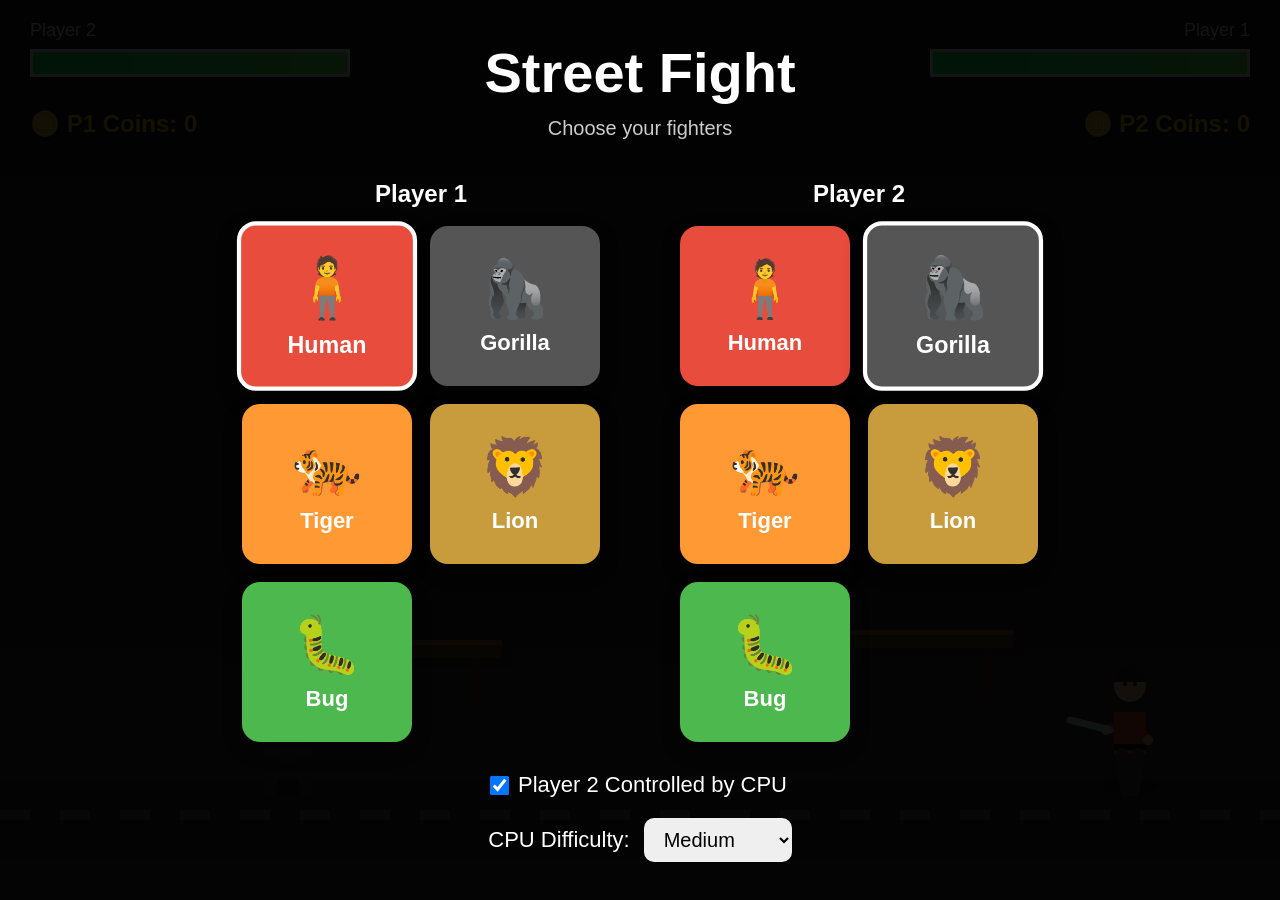
==== commit 8f84e1a9: "Fix standalone character selection" ====
--- a/two_player_browser_fighter_game.html
+++ b/two_player_browser_fighter_game.html
@@ -135,11 +135,6 @@
         <option value="extra">Extra Hard</option>
       </select>
     </div>
-
-    <label style="margin-top:30px; font-size:22px; display:flex; align-items:center; gap:12px;">
-      <input type="checkbox" id="cpuToggle" checked style="transform:scale(1.5);">
-      Player 2 Controlled by CPU
-    </label>
 
     <div style="display:flex; gap:80px; margin-top:35px; flex-wrap:wrap; justify-content:center;">
       <div>
@@ -213,6 +208,15 @@
         animal: true,
         maxHealth: 40,
         speed: 4
+      },
+      bug: {
+        name: 'Bug',
+        color: '#4db84d',
+        headColor: '#66c2ff',
+        hair: '#1a1a1a',
+        animal: true,
+        maxHealth: 10,
+        speed: 2
       }
     };
     const floorHeight = 80;
@@ -294,7 +298,7 @@
 
           card.innerHTML = `
             <div style="font-size:56px; margin-bottom:8px;">
-              ${key === 'human' ? '🧍' : key === 'gorilla' ? '🦍' : key === 'tiger' ? '🐅' : '🦁'}
+              ${key === 'human' ? '🧍' : key === 'gorilla' ? '🦍' : key === 'tiger' ? '🐅' : key === 'lion' ? '🦁' : '🐛'}
             </div>
             ${character.name}
           `;
@@ -806,6 +810,65 @@
           ctx.lineTo(centerX + 20, bodyY + 82);
           ctx.stroke();
 
+        } else if (this.characterType === 'bug') {
+          ctx.fillStyle = this.character.color;
+          ctx.beginPath();
+          ctx.ellipse(centerX, bodyY + 24, 22, 28, 0, 0, Math.PI * 2);
+          ctx.fill();
+
+          ctx.fillStyle = this.character.headColor;
+          ctx.beginPath();
+          ctx.arc(centerX, headY + 4, 14, 0, Math.PI * 2);
+          ctx.fill();
+
+          ctx.fillStyle = '#000';
+          ctx.beginPath();
+          ctx.arc(centerX - 5, headY, 3, 0, Math.PI * 2);
+          ctx.arc(centerX + 5, headY, 3, 0, Math.PI * 2);
+          ctx.fill();
+
+          ctx.strokeStyle = this.character.hair;
+          ctx.lineWidth = 2;
+          ctx.beginPath();
+          ctx.moveTo(centerX - 4, headY - 10);
+          ctx.quadraticCurveTo(centerX - 10, headY - 20, centerX - 14, headY - 26);
+          ctx.stroke();
+
+          ctx.beginPath();
+          ctx.moveTo(centerX + 4, headY - 10);
+          ctx.quadraticCurveTo(centerX + 10, headY - 20, centerX + 14, headY - 26);
+          ctx.stroke();
+
+          ctx.strokeStyle = this.character.hair;
+          ctx.lineWidth = 4;
+          const legOffset = Math.sin(Date.now() / 150) * 3;
+
+          for (let i = -1; i <= 1; i++) {
+            ctx.beginPath();
+            ctx.moveTo(centerX - 16, bodyY + 12 + i * 6);
+            ctx.lineTo(centerX - 28 + legOffset, bodyY + 32 + i * 6);
+            ctx.stroke();
+
+            ctx.beginPath();
+            ctx.moveTo(centerX + 16, bodyY + 12 + i * 6);
+            ctx.lineTo(centerX + 28 - legOffset, bodyY + 32 + i * 6);
+            ctx.stroke();
+          }
+
+          const mandibleExtend = this.isAttacking ? 15 : 0;
+          ctx.strokeStyle = this.character.hair;
+          ctx.lineWidth = 3;
+
+          ctx.beginPath();
+          ctx.moveTo(centerX - 6, headY + 8);
+          ctx.lineTo(centerX - 6 - mandibleExtend * this.facingDirection, headY + 14);
+          ctx.stroke();
+
+          ctx.beginPath();
+          ctx.moveTo(centerX + 6, headY + 8);
+          ctx.lineTo(centerX + 6 - mandibleExtend * this.facingDirection, headY + 14);
+          ctx.stroke();
+
         } else {
           // BIG CATS (TIGER / LION)
           ctx.fillStyle = this.character.headColor;
@@ -1000,6 +1063,7 @@
       player2.coins = 0;
 
       updateHealthBars();
+      updateCoinDisplays();
       player2.color = characterTypes[selectedP2].color;
       player2.isCPU = cpuEnabled;
 
@@ -1063,8 +1127,6 @@
       `;
     }
 
-    document.getElementById('startButton').addEventListener('click', startGame);
-
     window.addEventListener('keydown', (e) => {
       keys[e.key] = true;
 
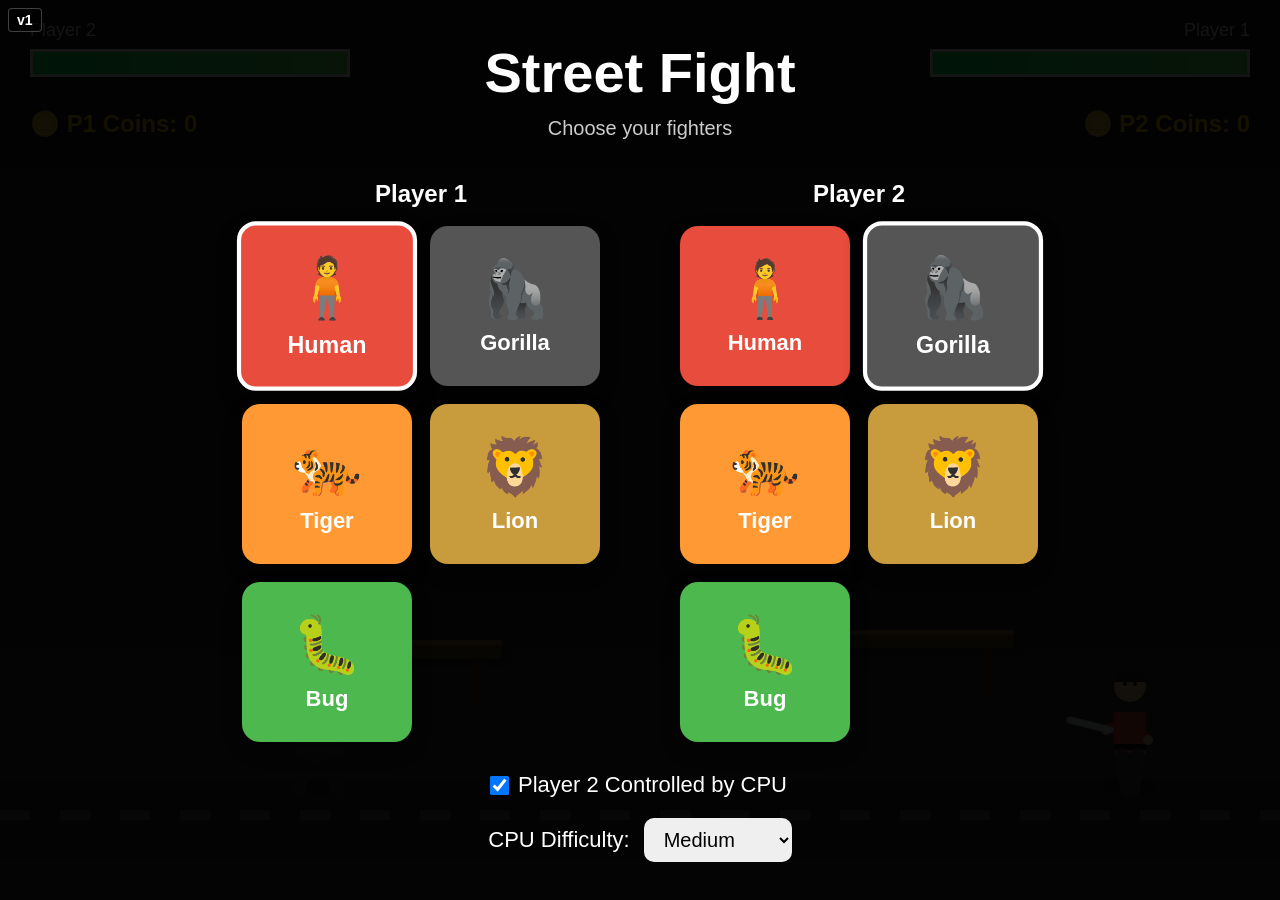
==== commit 1f6cb9c8: "Fix main character selection startup" ====
--- a/two_player_browser_fighter_game.html
+++ b/two_player_browser_fighter_game.html
@@ -71,16 +71,33 @@
       text-shadow: 3px 3px 6px black;
     }
 
-    #winnerText small {
-      display: block;
-      margin-top: 12px;
-      font-size: 24px;
-      font-weight: normal;
-    }
-  </style>
-</head>
-<body>
-  <div class="ui">
+      #winnerText small {
+        display: block;
+        margin-top: 12px;
+        font-size: 24px;
+        font-weight: normal;
+      }
+
+      .version-badge {
+        position: absolute;
+        top: 8px;
+        left: 8px;
+        z-index: 20;
+        color: white;
+        background: rgba(0,0,0,0.65);
+        border: 1px solid rgba(255,255,255,0.25);
+        border-radius: 4px;
+        padding: 4px 8px;
+        font-size: 14px;
+        font-weight: bold;
+        line-height: 1;
+      }
+    </style>
+  </head>
+  <body>
+    <div class="version-badge">v1</div>
+
+    <div class="ui">
     <div style="position:absolute; top:90px; left:30px; color:gold; font-size:24px; font-weight:bold; text-shadow:2px 2px 4px black;">
       🪙 P1 Coins: <span id="p1Coins">0</span>
     </div>
